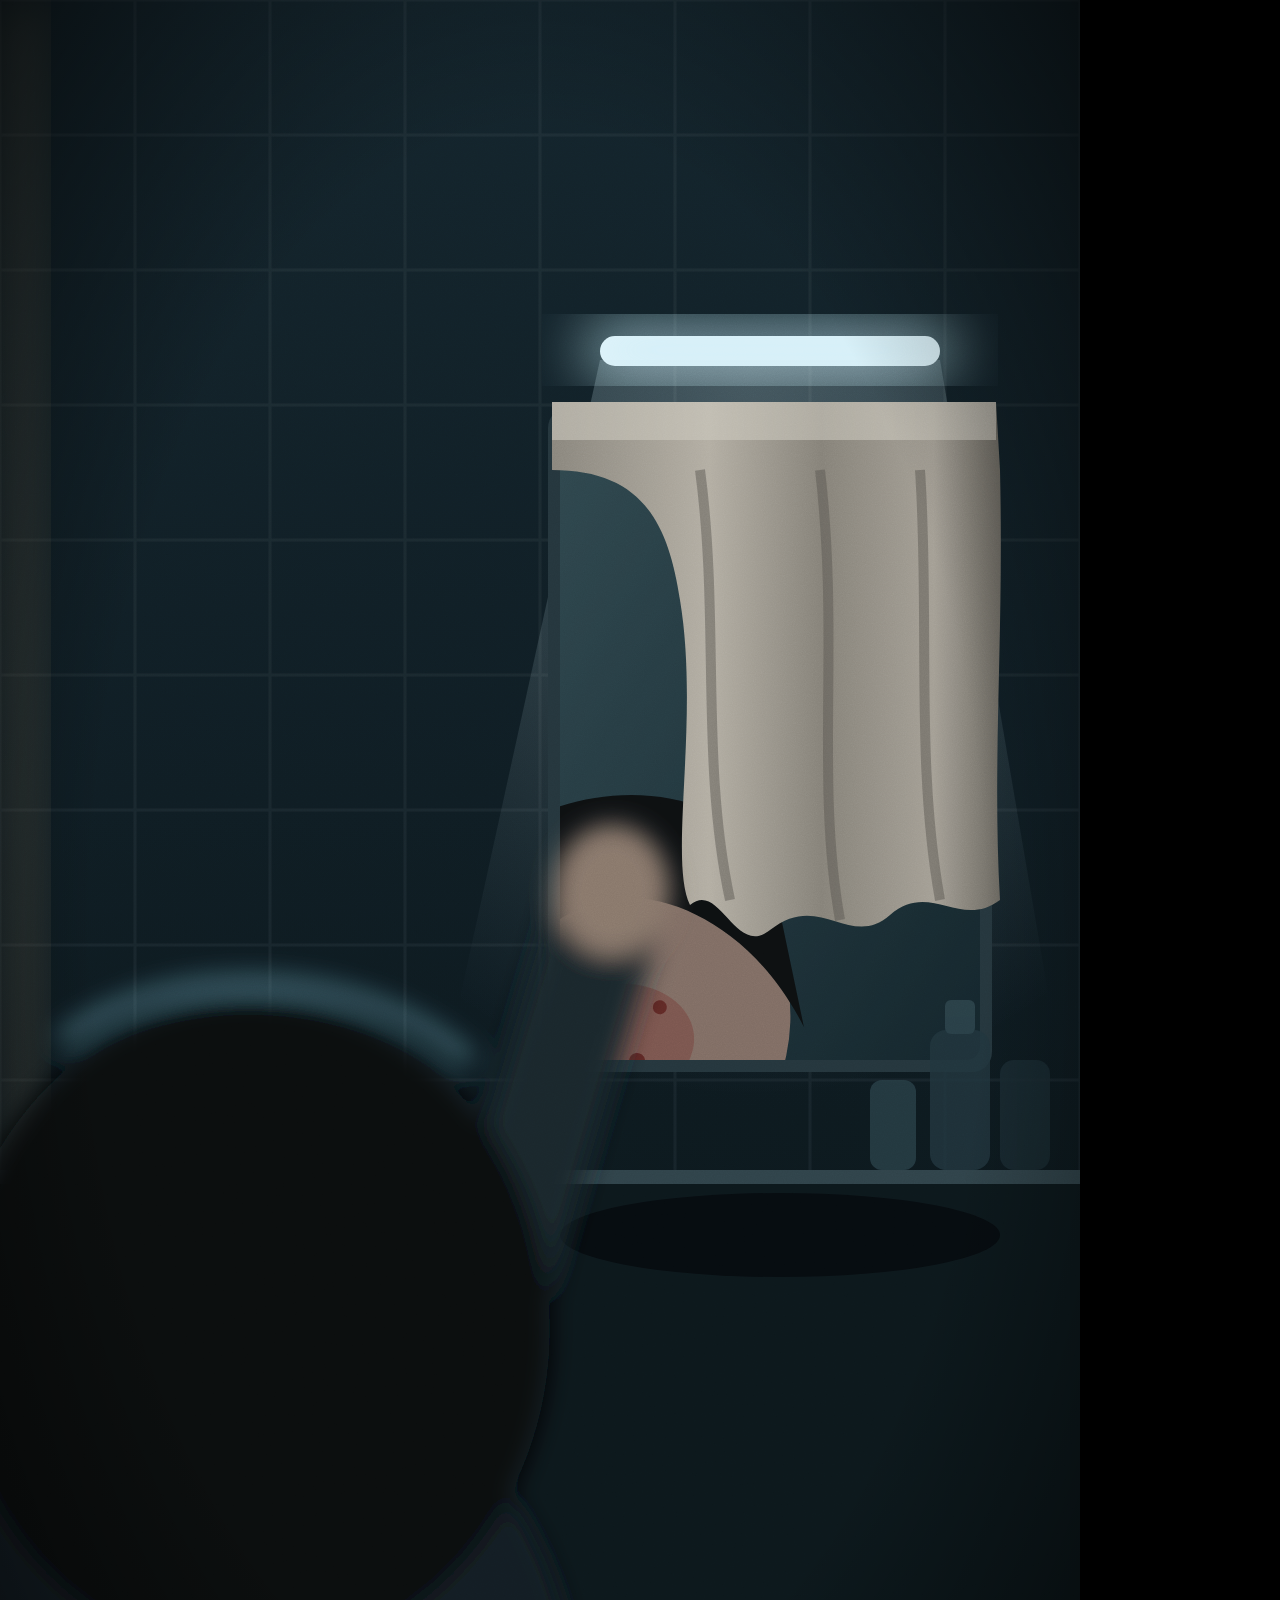
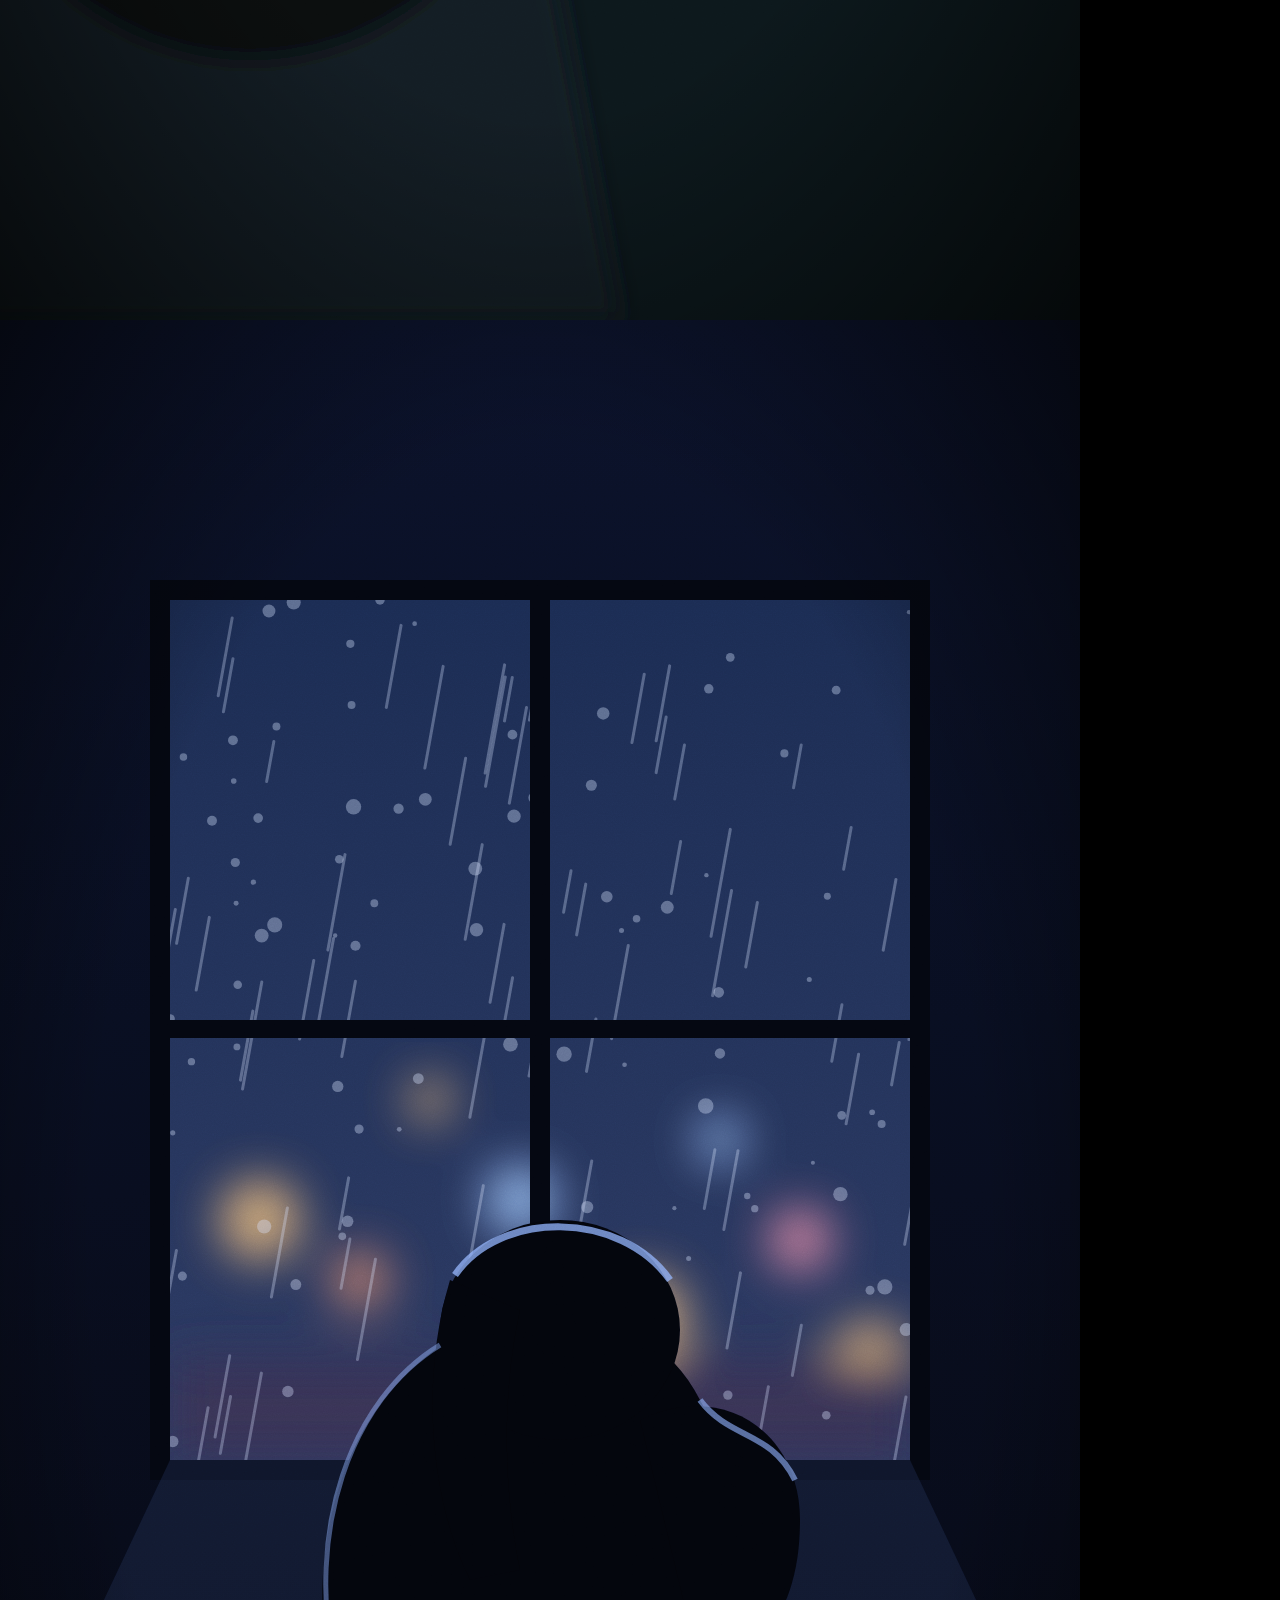
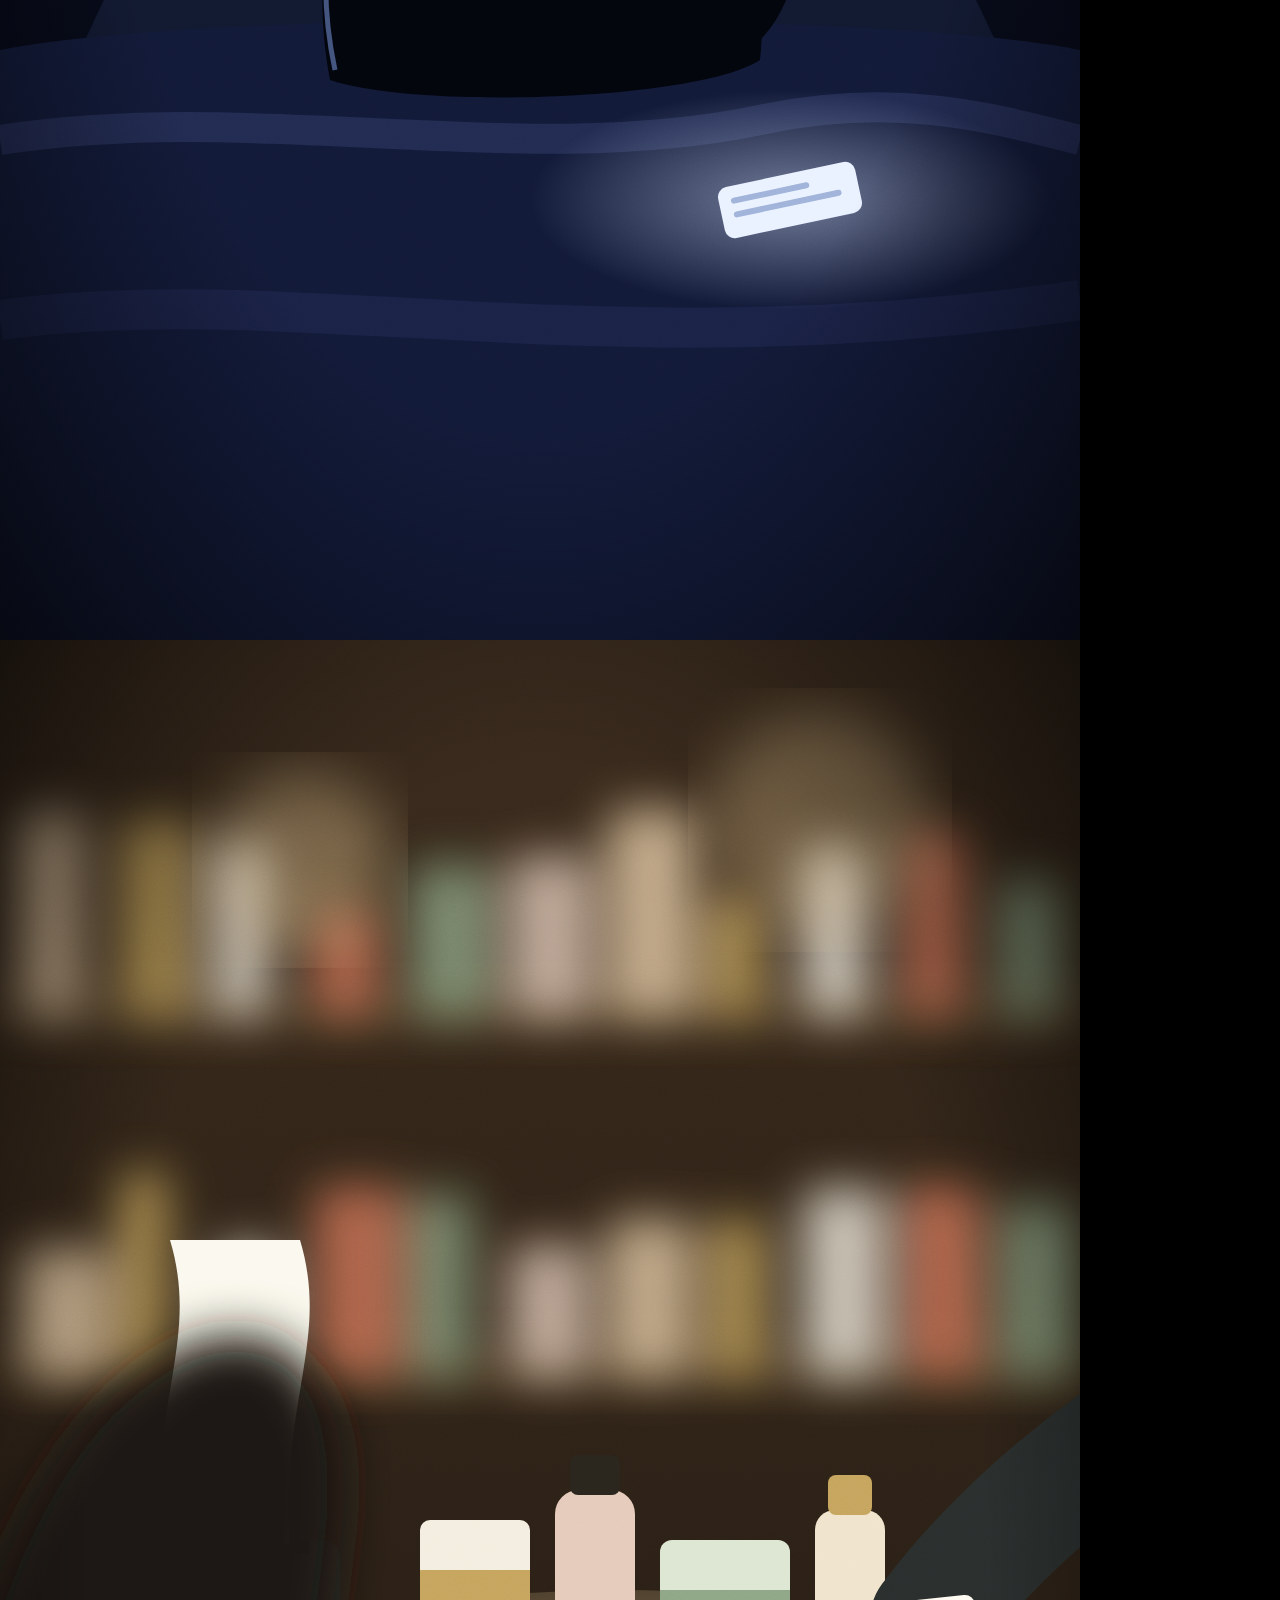
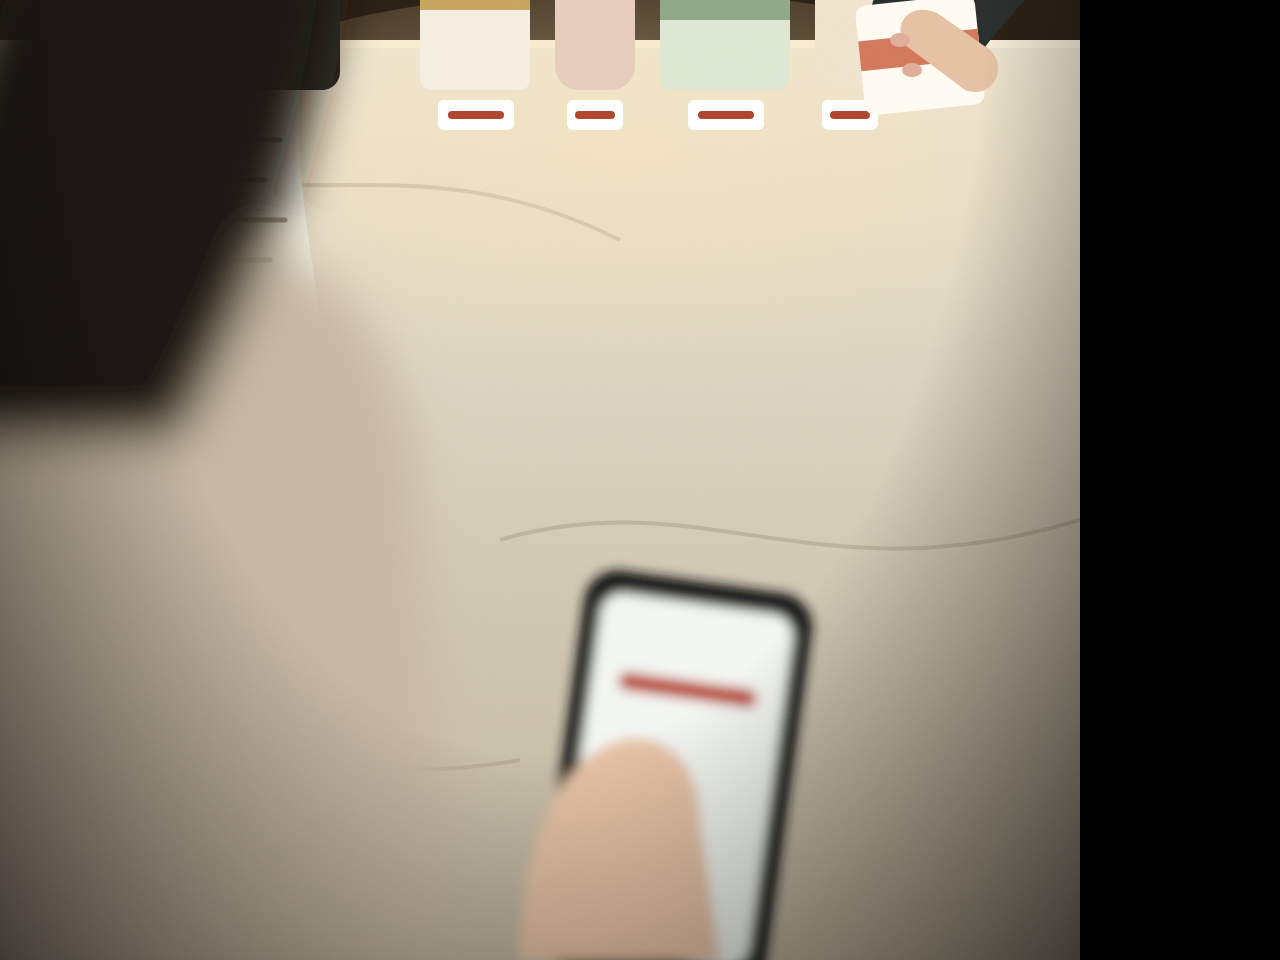
==== storyboard/spa-nha-thor/src/broll.html @ 10475496 "Bắt đầu B-roll điện ảnh: 3 khung mẫu cho các cảnh tuyệt vọng của cô bé Co-Authored-By: Claude Opus 5" ====
<!doctype html>
<html lang="vi"><head><meta charset="utf-8"><title>B-roll điện ảnh — khung mẫu</title>
<style>
*{margin:0;box-sizing:border-box}
body{background:#000}
.frame{position:relative;width:1080px;height:1920px;overflow:hidden}
.frame svg{position:absolute;inset:0}
</style></head><body>
<!-- Lớp hậu kỳ dùng chung: hạt phim, viền tối, nhoè tiền cảnh -->
<svg width="0" height="0" style="position:absolute">
  <defs>
    <filter id="grain" x="0" y="0" width="100%" height="100%">
      <feTurbulence type="fractalNoise" baseFrequency=".9" numOctaves="2" seed="4" result="n"/>
      <feColorMatrix in="n" type="saturate" values="0"/>
    </filter>
    <filter id="dof6"><feGaussianBlur stdDeviation="6"/></filter>
    <filter id="dof12"><feGaussianBlur stdDeviation="12"/></filter>
    <filter id="dof24"><feGaussianBlur stdDeviation="24"/></filter>
    <filter id="glow"><feGaussianBlur stdDeviation="30"/></filter>
    <radialGradient id="vig" cx="50%" cy="48%" r="75%">
      <stop offset="55%" stop-color="#000" stop-opacity="0"/><stop offset="100%" stop-color="#000" stop-opacity=".75"/>
    </radialGradient>
  </defs>
</svg>

<!-- A · "không còn dám soi gương" — phòng tắm tối, khăn phủ gương -->
<div class="frame" id="A"><svg viewBox="0 0 1080 1920" width="1080" height="1920">
  <defs>
    <linearGradient id="aBg" x1="0" y1="0" x2="0" y2="1"><stop offset="0" stop-color="#16242B"/><stop offset="1" stop-color="#0A1115"/></linearGradient>
    <linearGradient id="aGlass" x1="0" y1="0" x2="1" y2="1"><stop offset="0" stop-color="#48626B"/><stop offset="1" stop-color="#1D2D34"/></linearGradient>
    <linearGradient id="aTowel" x1="0" y1="0" x2="1" y2="0"><stop offset="0" stop-color="#8E8578"/><stop offset=".35" stop-color="#B7AD9E"/><stop offset=".6" stop-color="#8A8174"/><stop offset=".85" stop-color="#A89E90"/><stop offset="1" stop-color="#6F675D"/></linearGradient>
    <radialGradient id="aCone" cx="50%" cy="0%" r="90%"><stop offset="0" stop-color="#CFE8F0" stop-opacity=".55"/><stop offset="1" stop-color="#CFE8F0" stop-opacity="0"/></radialGradient>
    <clipPath id="aMirror"><rect x="560" y="420" width="420" height="640" rx="14"/></clipPath>
    <pattern id="tiles" width="135" height="135" patternUnits="userSpaceOnUse"><rect width="135" height="135" fill="none" stroke="#fff" stroke-opacity=".045" stroke-width="3"/></pattern>
  </defs>
  <rect width="1080" height="1920" fill="url(#aBg)"/>
  <rect width="1080" height="1180" fill="url(#tiles)"/>
  <!-- khe cửa hắt ánh vàng -->
  <rect x="0" y="0" width="46" height="1920" fill="#E7B77A" opacity=".16" filter="url(#dof24)"/>
  <!-- đèn gương + chùm sáng lạnh -->
  <rect x="600" y="336" width="340" height="30" rx="15" fill="#E9F7FB"/>
  <rect x="580" y="320" width="380" height="60" rx="30" fill="#BFE6F2" opacity=".6" filter="url(#glow)"/>
  <path d="M600,360 L940,360 L1080,1180 L420,1180 Z" fill="url(#aCone)" opacity=".5"/>
  <!-- gương -->
  <rect x="548" y="408" width="444" height="664" rx="20" fill="#27353B"/>
  <rect x="560" y="420" width="420" height="640" rx="14" fill="url(#aGlass)"/>
  <!-- phản chiếu hé ra ở góc dưới: má đỏ, mụn -->
  <g clip-path="url(#aMirror)">
    <g transform="translate(640,1010) rotate(-8)">
      <ellipse cx="0" cy="0" rx="150" ry="170" fill="#C99A86"/>
      <ellipse cx="-30" cy="30" rx="80" ry="60" fill="#C2574A" opacity=".55"/>
      <circle cx="-50" cy="10" r="9" fill="#9E2F25"/><circle cx="-10" cy="50" r="8" fill="#9E2F25"/><circle cx="-80" cy="60" r="7" fill="#9E2F25"/><circle cx="20" cy="0" r="7" fill="#9E2F25"/>
      <path d="M-70,-60 q25,-12 50,2" stroke="#1A1210" stroke-width="10" fill="none" stroke-linecap="round"/>
      <path d="M-150,-120 C-160,-240 120,-260 150,-110 L160,40 C120,-80 20,-130 -40,-110 C-90,-100 -130,-60 -150,20 Z" fill="#120D0C"/>
    </g>
    <rect x="560" y="420" width="420" height="640" fill="#0B1418" opacity=".35"/>
  </g>
  <!-- khăn phủ gương -->
  <path d="M552,402 L996,402 L1000,470 C1004,640 992,760 1000,900 C960,930 930,880 890,915 C850,950 820,890 770,930 C735,958 720,880 690,905 C668,860 700,720 680,600 C668,520 640,470 552,470 Z" fill="url(#aTowel)"/>
  <path d="M700,470 C720,620 700,760 730,900 M820,470 C840,640 815,780 840,920 M920,470 C930,620 915,760 940,900" stroke="#5E574E" stroke-opacity=".5" stroke-width="10" fill="none"/>
  <path d="M552,402 L996,402 L996,440 L552,440 Z" fill="#CFC6B8" opacity=".6"/>
  <!-- bồn rửa + chai lọ -->
  <rect x="0" y="1170" width="1080" height="750" fill="#0E171B"/>
  <rect x="0" y="1170" width="1080" height="14" fill="#9CC3CF" opacity=".25"/>
  <ellipse cx="780" cy="1235" rx="220" ry="42" fill="#070C0F"/>
  <g opacity=".85">
    <rect x="930" y="1030" width="60" height="140" rx="16" fill="#23343B"/><rect x="945" y="1000" width="30" height="34" rx="6" fill="#2F434B"/>
    <rect x="1000" y="1060" width="50" height="110" rx="14" fill="#1C2A30"/>
    <rect x="870" y="1080" width="46" height="90" rx="12" fill="#2A3D44"/>
  </g>
  <!-- cô bé: tiền cảnh, quay lưng, tay níu khăn — nhoè vì lấy nét vào gương -->
  <g filter="url(#dof12)">
    <path d="M430,1560 C470,1360 540,1130 610,900" stroke="#1B252A" stroke-width="110" stroke-linecap="round" fill="none"/>
    <ellipse cx="612" cy="890" rx="58" ry="66" fill="#8F7666"/>
    <path d="M-120,1920 L-120,1560 C-60,1380 120,1330 300,1360 C420,1380 520,1470 560,1600 L620,1920 Z" fill="#161F24"/>
    <ellipse cx="250" cy="1330" rx="300" ry="330" fill="#07090B"/>
    <path d="M60,1040 C160,960 360,960 470,1060" stroke="#7FC4D6" stroke-opacity=".55" stroke-width="12" fill="none"/>
  </g>
  <rect width="1080" height="1920" fill="#1C4250" opacity=".12" style="mix-blend-mode:color"/>
  <rect width="1080" height="1920" fill="url(#vig)"/>
  <rect width="1080" height="1920" filter="url(#grain)" opacity=".11" style="mix-blend-mode:overlay"/>
</svg></div>

<!-- B · "rốt cuộc da mình đang bị gì?" — đêm mưa, ôm gối trên giường, ngược sáng -->
<div class="frame" id="B"><svg viewBox="0 0 1080 1920" width="1080" height="1920">
  <defs>
    <linearGradient id="bBg" x1="0" y1="0" x2="0" y2="1"><stop offset="0" stop-color="#0D1224"/><stop offset="1" stop-color="#05070E"/></linearGradient>
    <linearGradient id="bOut" x1="0" y1="0" x2="0" y2="1"><stop offset="0" stop-color="#1B2C4F"/><stop offset="1" stop-color="#2E3A5E"/></linearGradient>
    <radialGradient id="bPhone" cx="50%" cy="50%" r="50%"><stop offset="0" stop-color="#DDEBFF" stop-opacity=".75"/><stop offset="1" stop-color="#DDEBFF" stop-opacity="0"/></radialGradient>
    <clipPath id="bWin"><rect x="170" y="280" width="740" height="860"/></clipPath>
  </defs>
  <rect width="1080" height="1920" fill="url(#bBg)"/>
  <!-- cửa sổ: phố đêm nhoè, mưa -->
  <rect x="150" y="260" width="780" height="900" fill="#05070E"/>
  <rect x="170" y="280" width="740" height="860" fill="url(#bOut)"/>
  <g clip-path="url(#bWin)">
    <g filter="url(#dof24)" opacity=".9">
      <circle cx="260" cy="900" r="40" fill="#F2B866"/><circle cx="360" cy="960" r="28" fill="#E98C5E"/><circle cx="520" cy="880" r="34" fill="#9CC8FF"/>
      <circle cx="640" cy="1000" r="46" fill="#F2B866"/><circle cx="800" cy="920" r="30" fill="#FF8FA3"/><circle cx="720" cy="820" r="22" fill="#9CC8FF"/>
      <circle cx="430" cy="780" r="20" fill="#F2B866"/><circle cx="870" cy="1040" r="38" fill="#F2B866"/>
      <rect x="170" y="1040" width="740" height="100" fill="#3D3350"/>
    </g>
    <g id="rain" stroke="#DCE8FF" stroke-opacity=".3" stroke-width="3" stroke-linecap="round"></g>
    <g id="drops" fill="#DCE8FF" fill-opacity=".35"></g>
  </g>
  <rect x="530" y="260" width="20" height="900" fill="#05070E"/>
  <rect x="150" y="700" width="780" height="18" fill="#05070E"/>
  <!-- ánh trăng hắt lên chăn -->
  <path d="M170,1140 L910,1140 L1080,1500 L0,1500 Z" fill="#6E86C4" opacity=".12"/>
  <!-- giường -->
  <path d="M0,1330 C200,1290 880,1290 1080,1330 L1080,1920 L0,1920 Z" fill="#141A33"/>
  <path d="M0,1420 C260,1380 520,1450 760,1400 C900,1370 1000,1400 1080,1420" stroke="#232B4D" stroke-width="30" fill="none"/>
  <path d="M0,1600 C300,1560 600,1650 1080,1580" stroke="#1B2242" stroke-width="40" fill="none"/>
  <!-- cô bé ôm gối, cúi mặt: bóng đen ngược sáng + viền sáng lạnh -->
  <g>
    <path d="M330,1360 C300,1200 360,1060 470,1010 C560,970 660,1000 700,1080 C740,1150 770,1250 760,1340 C700,1380 420,1390 330,1360 Z" fill="#04050A"/>
    <path d="M640,1100 C720,1060 800,1110 800,1200 C800,1290 760,1340 700,1350 Z" fill="#04050A"/>
    <ellipse cx="560" cy="1010" rx="120" ry="110" fill="#04050A"/>
    <path d="M450,960 C420,1060 430,1180 470,1260 L520,1250 C500,1150 505,1060 520,990 Z" fill="#04050A"/>
    <path d="M455,955 C500,890 620,890 670,960" stroke="#8FB4FF" stroke-opacity=".75" stroke-width="7" fill="none"/>
    <path d="M700,1080 C730,1120 770,1110 795,1160" stroke="#8FB4FF" stroke-opacity=".6" stroke-width="6" fill="none"/>
    <path d="M335,1350 C305,1210 350,1080 440,1025" stroke="#8FB4FF" stroke-opacity=".45" stroke-width="5" fill="none"/>
  </g>
  <!-- điện thoại úp sáng trên chăn -->
  <ellipse cx="790" cy="1480" rx="260" ry="110" fill="url(#bPhone)" opacity=".6"/>
  <g transform="translate(790,1480) rotate(-12)"><rect x="-70" y="-26" width="140" height="52" rx="10" fill="#EAF2FF"/><rect x="-58" y="-14" width="80" height="6" rx="3" fill="#9FB3D6"/><rect x="-58" y="0" width="110" height="6" rx="3" fill="#9FB3D6"/></g>
  <rect width="1080" height="1920" fill="#2A3A78" opacity=".15" style="mix-blend-mode:color"/>
  <rect width="1080" height="1920" fill="url(#vig)"/>
  <rect width="1080" height="1920" filter="url(#grain)" opacity=".12" style="mix-blend-mode:overlay"/>
</svg></div>

<!-- C · "một liệu trình… thêm sản phẩm…" — qua vai, quầy spa, hoá đơn dài -->
<div class="frame" id="C"><svg viewBox="0 0 1080 1920" width="1080" height="1920">
  <defs>
    <linearGradient id="cBg" x1="0" y1="0" x2="0" y2="1"><stop offset="0" stop-color="#3B2A20"/><stop offset="1" stop-color="#1E1510"/></linearGradient>
    <linearGradient id="cTop" x1="0" y1="0" x2="0" y2="1"><stop offset="0" stop-color="#EDE4D7"/><stop offset="1" stop-color="#BFB2A0"/></linearGradient>
    <radialGradient id="cSpot" cx="50%" cy="40%" r="60%"><stop offset="0" stop-color="#FFE3B5" stop-opacity=".5"/><stop offset="1" stop-color="#FFE3B5" stop-opacity="0"/></radialGradient>
  </defs>
  <rect width="1080" height="1920" fill="url(#cBg)"/>
  <!-- kệ sản phẩm phía sau: bokeh -->
  <g filter="url(#dof24)" opacity=".85">
    <rect x="0" y="360" width="1080" height="16" fill="#8A6A4A"/><rect x="0" y="720" width="1080" height="16" fill="#8A6A4A"/>
  </g>
  <g id="shelf" filter="url(#dof24)" opacity=".8"></g>
  <circle cx="300" cy="220" r="90" fill="#FFD9A0" opacity=".35" filter="url(#glow)"/><circle cx="820" cy="180" r="110" fill="#FFD9A0" opacity=".3" filter="url(#glow)"/>
  <!-- mặt quầy đá -->
  <path d="M-80,1000 L1160,1000 L1160,1920 L-80,1920 Z" fill="url(#cTop)"/>
  <path d="M100,1120 C300,1180 420,1100 620,1200 M500,1500 C700,1440 820,1560 1080,1480 M0,1700 C200,1660 300,1760 520,1720" stroke="#A89A88" stroke-opacity=".5" stroke-width="4" fill="none"/>
  <rect x="-80" y="1000" width="1240" height="8" fill="#FFF3E0" opacity=".6"/>
  <ellipse cx="620" cy="1150" rx="520" ry="200" fill="url(#cSpot)"/>
  <!-- sản phẩm xếp hàng, càng lúc càng nhiều -->
  <g>
    <rect x="420" y="880" width="110" height="170" rx="10" fill="#F4EDE4"/><rect x="420" y="930" width="110" height="40" fill="#C9A45C"/>
    <rect x="555" y="850" width="80" height="200" rx="24" fill="#E7C9BE"/><rect x="570" y="815" width="50" height="40" rx="8" fill="#2B2420"/>
    <rect x="660" y="900" width="130" height="150" rx="12" fill="#DDE6D6"/><rect x="660" y="950" width="130" height="30" fill="#8DA68A"/>
    <rect x="815" y="870" width="70" height="180" rx="20" fill="#F2E3D0"/><rect x="828" y="835" width="44" height="40" rx="8" fill="#C9A45C"/>
    <!-- thẻ giá -->
    <g fill="#FFFFFF"><rect x="438" y="1060" width="76" height="30" rx="6"/><rect x="567" y="1060" width="56" height="30" rx="6"/><rect x="688" y="1060" width="76" height="30" rx="6"/><rect x="822" y="1060" width="56" height="30" rx="6"/></g>
    <g fill="#B8412C"><rect x="448" y="1071" width="56" height="8" rx="4"/><rect x="575" y="1071" width="40" height="8" rx="4"/><rect x="698" y="1071" width="56" height="8" rx="4"/><rect x="830" y="1071" width="40" height="8" rx="4"/></g>
  </g>
  <!-- tay nhân viên đẩy thêm một hộp -->
  <path d="M1180,760 C1080,820 990,900 930,980" stroke="#2A2E33" stroke-width="120" stroke-linecap="round" fill="none"/>
  <rect x="860" y="960" width="120" height="110" rx="10" fill="#FFFAF3" transform="rotate(-6 920 1015)"/>
  <rect x="860" y="995" width="120" height="30" fill="#D9735A" transform="rotate(-6 920 1015)"/>
  <path d="M905,1005 C890,980 915,960 940,975 L990,1010 C1010,1030 990,1060 965,1050 Z" fill="#E9BFA5"/>
  <g fill="#E3A99A"><ellipse cx="900" cy="1000" rx="10" ry="7"/><ellipse cx="912" cy="1030" rx="10" ry="7"/></g>
  <!-- máy in hoá đơn: tờ hoá đơn dài cuộn xuống mép quầy -->
  <rect x="120" y="900" width="220" height="150" rx="18" fill="#2B2724"/><rect x="150" y="900" width="160" height="14" fill="#111"/>
  <path d="M160,905 C150,760 200,700 170,600 L300,600 C330,700 280,760 290,905 Z" fill="#FBF8F2"/>
  <path d="M175,1050 C170,1200 230,1300 190,1460 C170,1560 210,1640 200,1760 L320,1760 C330,1640 290,1560 310,1460 C350,1300 290,1200 300,1050 Z" fill="#F5F1E9"/>
  <g stroke="#9C948A" stroke-width="5" stroke-linecap="round">
    <path d="M200,1100 H280 M205,1140 H265 M200,1180 H285 M210,1220 H270 M205,1300 H290 M215,1340 H275 M210,1420 H290 M220,1460 H280 M215,1540 H295 M225,1580 H285 M220,1660 H300"/>
  </g>
  <!-- tiền cảnh: vai & tóc cô bé (nhoè), tay nắm điện thoại -->
  <g filter="url(#dof24)">
    <path d="M-100,1920 L-100,1300 C-20,1180 160,1150 300,1220 C380,1260 420,1380 420,1500 L460,1920 Z" fill="#C7B6A6"/>
    <path d="M-100,1400 C-60,1000 40,760 200,700 C300,670 360,760 340,900 C320,1100 260,1250 180,1400 Z" fill="#1E1512"/>
  </g>
  <g filter="url(#dof6)">
    <rect x="560" y="1540" width="230" height="400" rx="34" fill="#15171A" transform="rotate(8 675 1740)"/>
    <rect x="578" y="1562" width="194" height="356" rx="22" fill="#F3F5F7" transform="rotate(8 675 1740)"/>
    <rect x="605" y="1640" width="140" height="18" rx="9" fill="#C0392B" transform="rotate(8 675 1740)"/>
    <path d="M520,1920 C520,1800 560,1720 620,1700 C660,1690 700,1720 700,1780 L720,1920 Z" fill="#E9BFA5"/>
  </g>
  <rect width="1080" height="1920" fill="#6F7A3A" opacity=".1" style="mix-blend-mode:color"/>
  <rect width="1080" height="1920" fill="url(#vig)"/>
  <rect width="1080" height="1920" filter="url(#grain)" opacity=".1" style="mix-blend-mode:overlay"/>
</svg></div>

<script>
// Mưa và giọt nước trên kính (khung B), sản phẩm trên kệ (khung C)
let s = 7; const r = () => (s = (s * 9301 + 49297) % 233280) / 233280;
document.getElementById('rain').innerHTML = Array.from({ length: 70 }, () => {
  const x = 170 + r() * 760, y = 280 + r() * 860, l = 40 + r() * 70;
  return `<line x1="${x}" y1="${y}" x2="${x - l * .18}" y2="${y + l}"/>`; }).join('');
document.getElementById('drops').innerHTML = Array.from({ length: 90 }, () =>
  `<circle cx="${170 + r() * 740}" cy="${280 + r() * 860}" r="${2 + r() * 6}"/>`).join('');
const cols = ['#E9C9A8', '#C9A45C', '#F4EDE4', '#D9735A', '#8DA68A', '#E7C9BE'];
document.getElementById('shelf').innerHTML = [376, 736].flatMap(y => Array.from({ length: 11 }, (_, i) => {
  const h = 90 + r() * 120, w = 50 + r() * 40;
  return `<rect x="${20 + i * 98}" y="${y - h}" width="${w}" height="${h}" rx="12" fill="${cols[i % 6]}"/>`; })).join('');
</script>
</body></html>
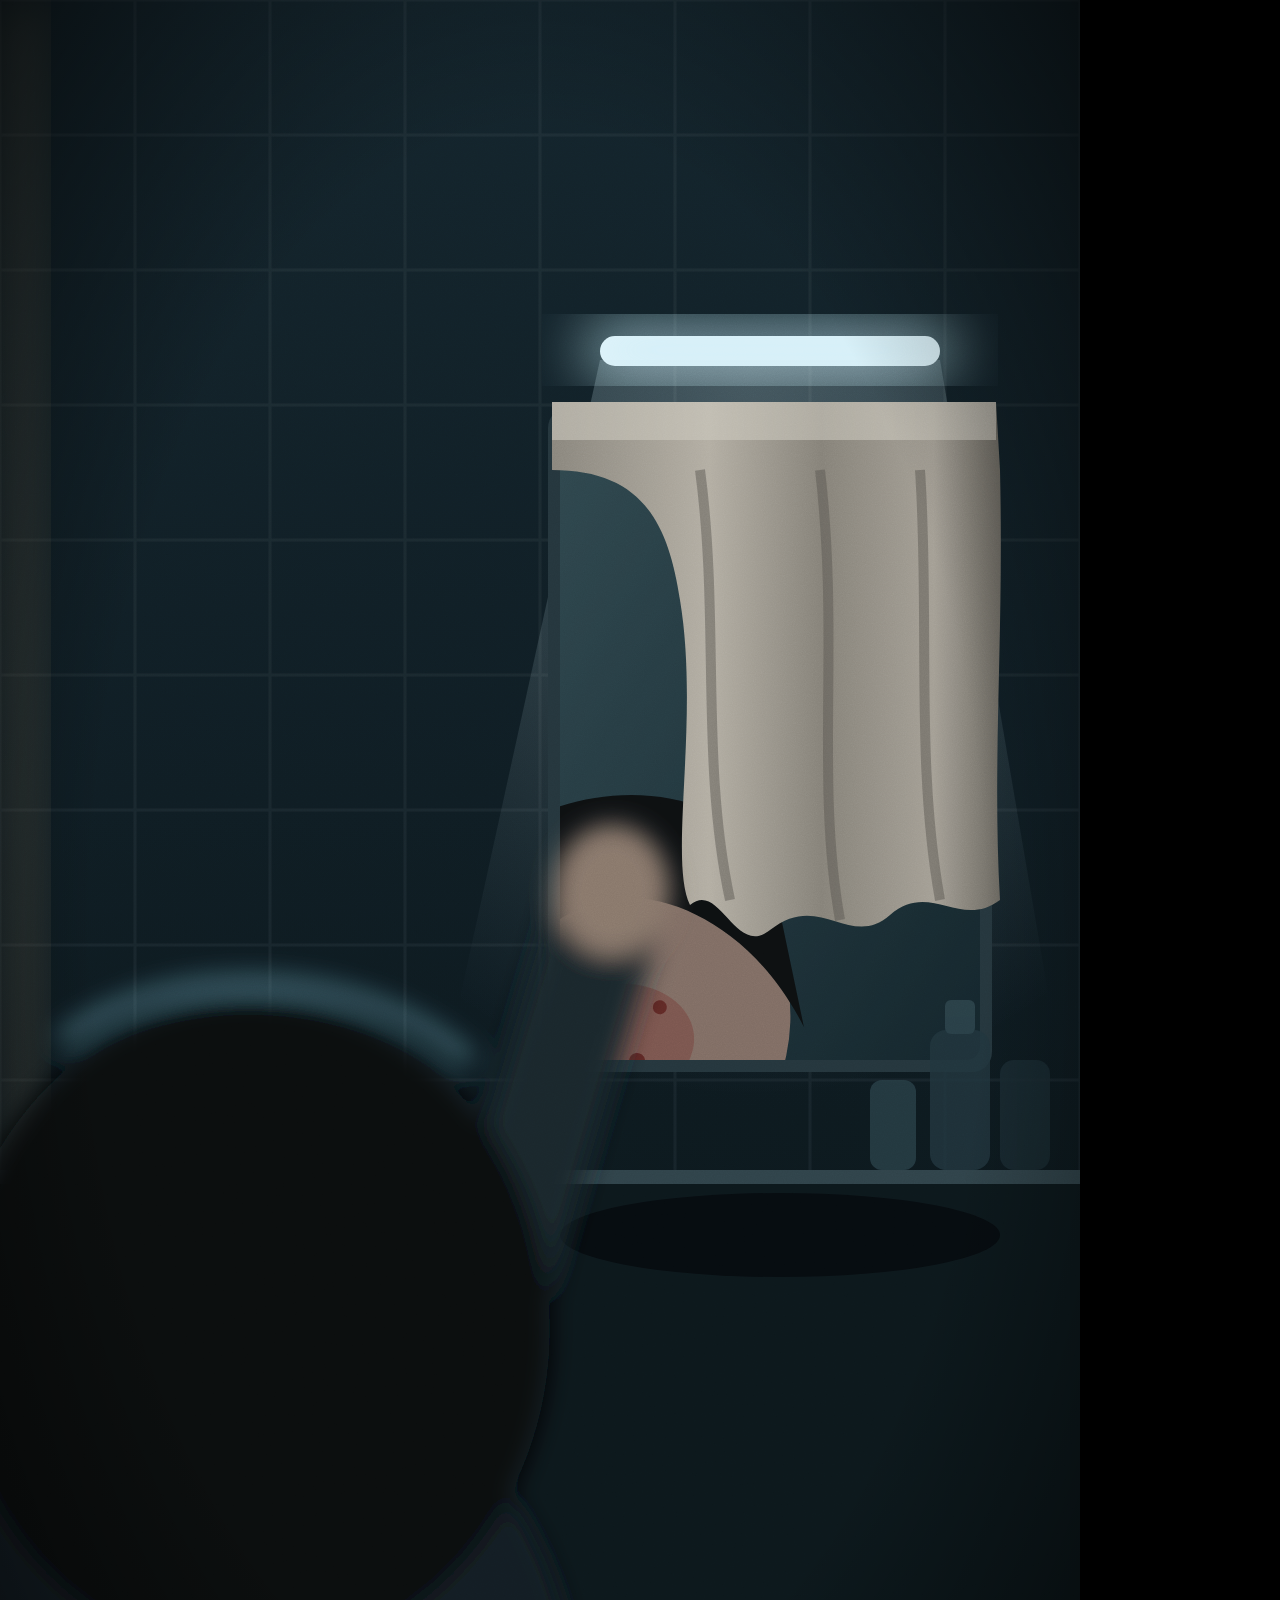
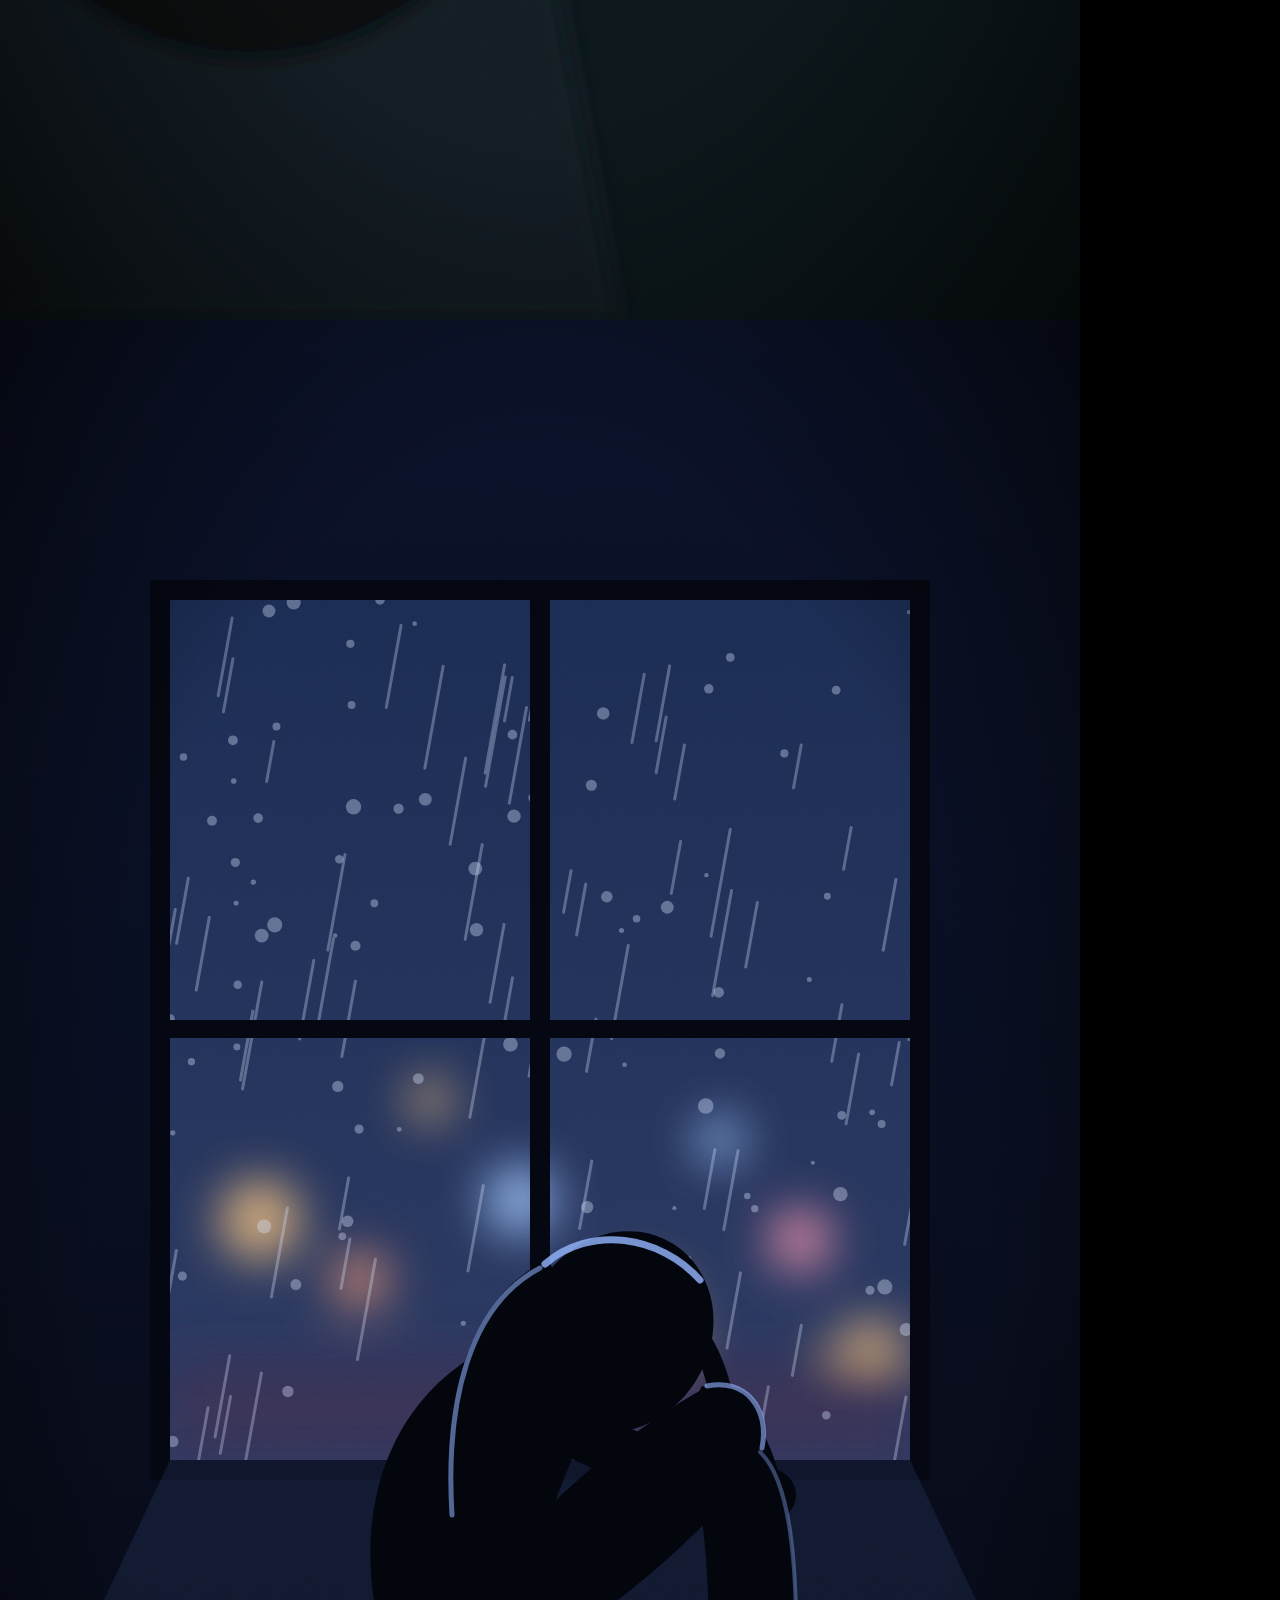
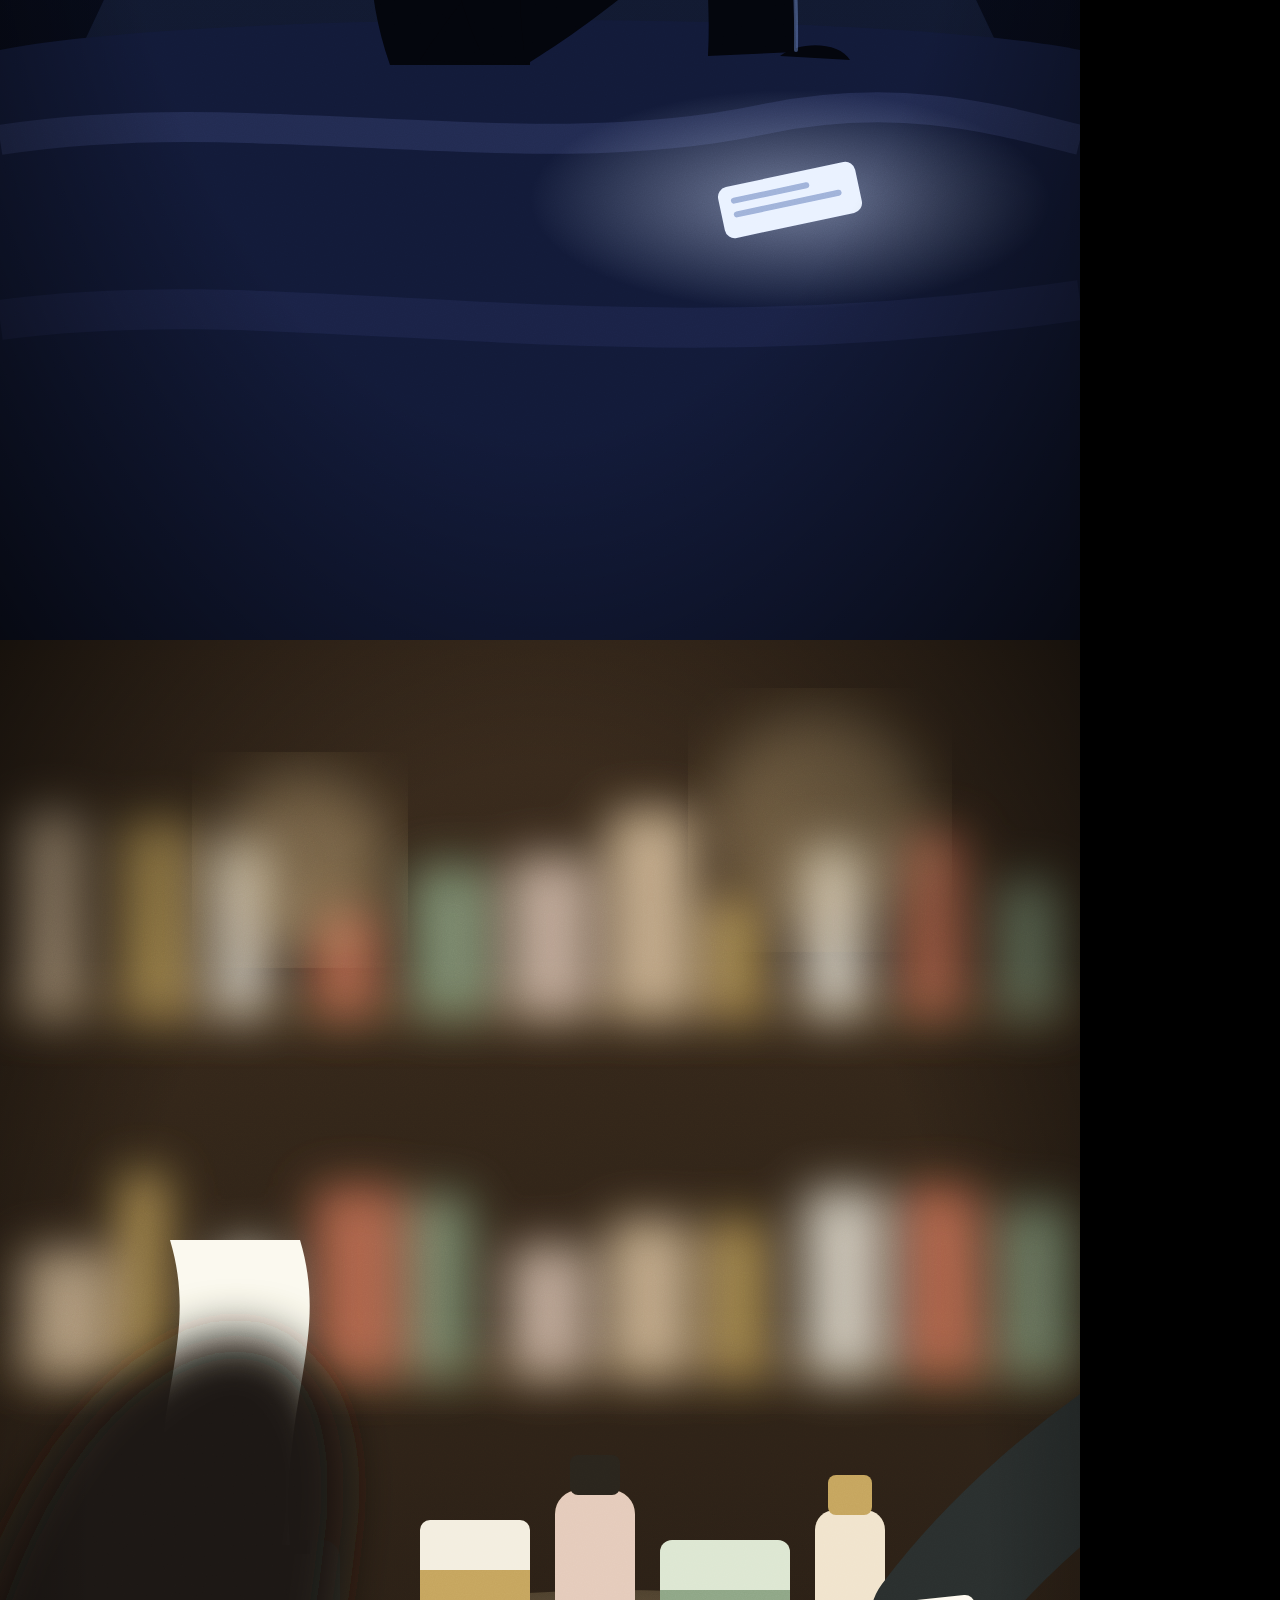
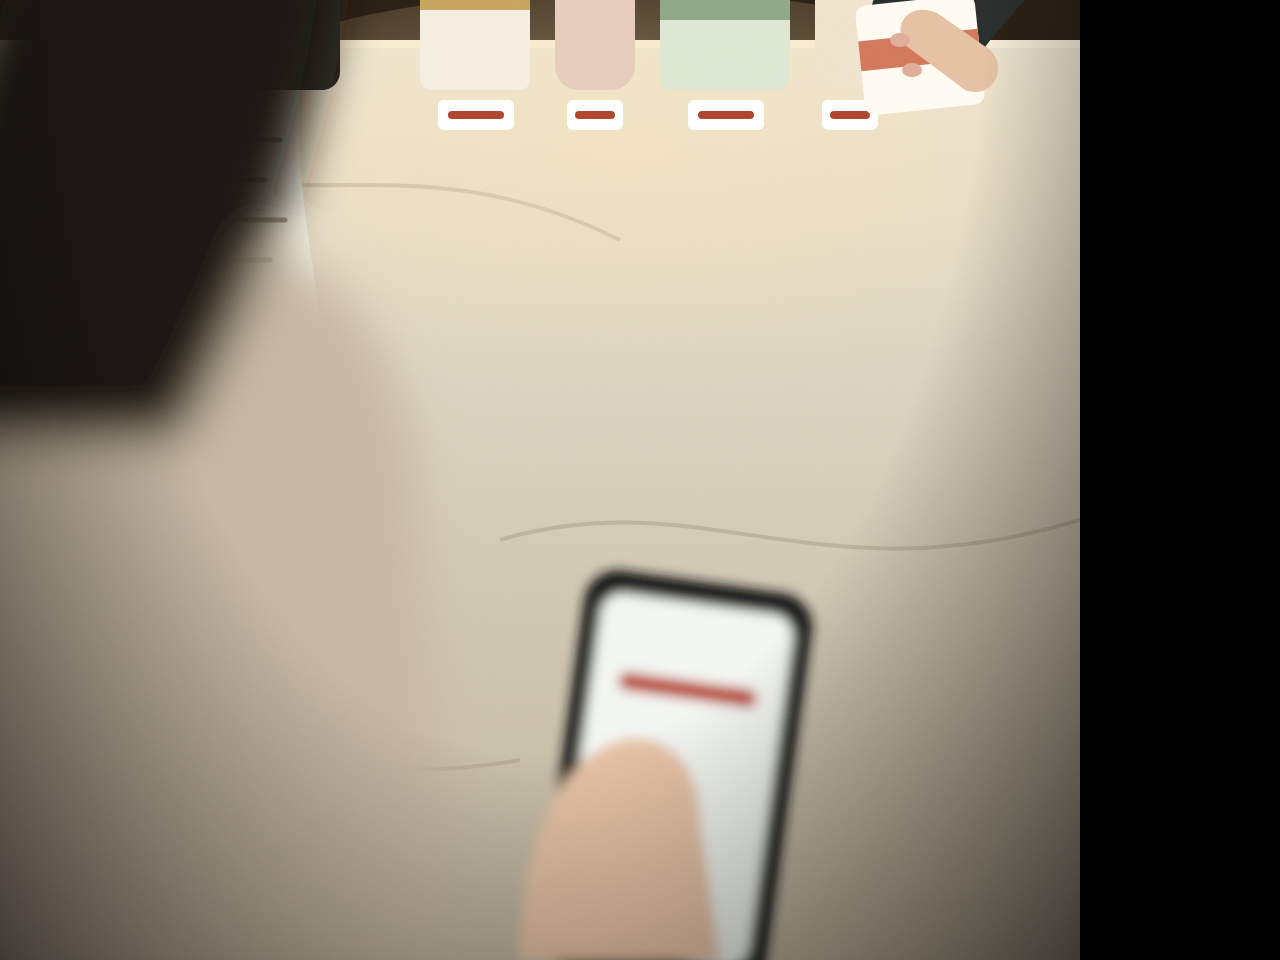
==== commit 9f8fb6c8: "B-roll: vẽ lại dáng ôm gối khung B, xuất 3 khung mẫu điện ảnh Co-Authored-By: Claude Opus 5.5 <norep" ====
--- a/storyboard/spa-nha-thor/src/broll.html
+++ b/storyboard/spa-nha-thor/src/broll.html
@@ -111,15 +111,22 @@
   <path d="M0,1330 C200,1290 880,1290 1080,1330 L1080,1920 L0,1920 Z" fill="#141A33"/>
   <path d="M0,1420 C260,1380 520,1450 760,1400 C900,1370 1000,1400 1080,1420" stroke="#232B4D" stroke-width="30" fill="none"/>
   <path d="M0,1600 C300,1560 600,1650 1080,1580" stroke="#1B2242" stroke-width="40" fill="none"/>
-  <!-- cô bé ôm gối, cúi mặt: bóng đen ngược sáng + viền sáng lạnh -->
-  <g>
-    <path d="M330,1360 C300,1200 360,1060 470,1010 C560,970 660,1000 700,1080 C740,1150 770,1250 760,1340 C700,1380 420,1390 330,1360 Z" fill="#04050A"/>
-    <path d="M640,1100 C720,1060 800,1110 800,1200 C800,1290 760,1340 700,1350 Z" fill="#04050A"/>
-    <ellipse cx="560" cy="1010" rx="120" ry="110" fill="#04050A"/>
-    <path d="M450,960 C420,1060 430,1180 470,1260 L520,1250 C500,1150 505,1060 520,990 Z" fill="#04050A"/>
-    <path d="M455,955 C500,890 620,890 670,960" stroke="#8FB4FF" stroke-opacity=".75" stroke-width="7" fill="none"/>
-    <path d="M700,1080 C730,1120 770,1110 795,1160" stroke="#8FB4FF" stroke-opacity=".6" stroke-width="6" fill="none"/>
-    <path d="M335,1350 C305,1210 350,1080 440,1025" stroke="#8FB4FF" stroke-opacity=".45" stroke-width="5" fill="none"/>
+  <!-- cô bé ngồi nghiêng ôm gối, gục mặt lên đầu gối: bóng đen ngược sáng + viền sáng lạnh -->
+  <g fill="#04050A">
+    <path d="M390,1345 C350,1230 370,1110 460,1045 C520,1000 600,1005 625,1055 C570,1120 530,1220 530,1345 Z"/>
+    <path d="M420,1340 C480,1245 600,1125 705,1068 C745,1055 775,1090 762,1132 C720,1205 600,1300 525,1345 Z"/>
+    <path d="M702,1066 C765,1076 796,1150 796,1332 L708,1336 C712,1250 698,1150 684,1100 Z"/>
+    <ellipse cx="618" cy="1012" rx="92" ry="104" transform="rotate(32 618 1012)"/>
+    <path d="M548,940 C470,975 440,1080 448,1200 C452,1262 468,1305 480,1330 L524,1330 C512,1232 522,1100 590,1016 Z"/>
+    <path d="M700,1000 C730,1040 740,1090 735,1130 L712,1125 C715,1085 705,1050 690,1020 Z"/>
+    <path d="M520,1080 C600,1130 690,1165 770,1175" stroke="#04050A" stroke-width="52" stroke-linecap="round" fill="none"/>
+    <path d="M780,1336 C800,1320 840,1322 850,1340 Z"/>
+  </g>
+  <g stroke="#8FB4FF" fill="none" stroke-linecap="round">
+    <path d="M545,944 C590,905 660,915 700,960" stroke-opacity=".8" stroke-width="7"/>
+    <path d="M540,948 C470,985 445,1080 452,1195" stroke-opacity=".55" stroke-width="5"/>
+    <path d="M707,1066 C745,1058 770,1088 762,1128" stroke-opacity=".6" stroke-width="5"/>
+    <path d="M760,1132 C790,1160 797,1240 796,1330" stroke-opacity=".35" stroke-width="4"/>
   </g>
   <!-- điện thoại úp sáng trên chăn -->
   <ellipse cx="790" cy="1480" rx="260" ry="110" fill="url(#bPhone)" opacity=".6"/>
